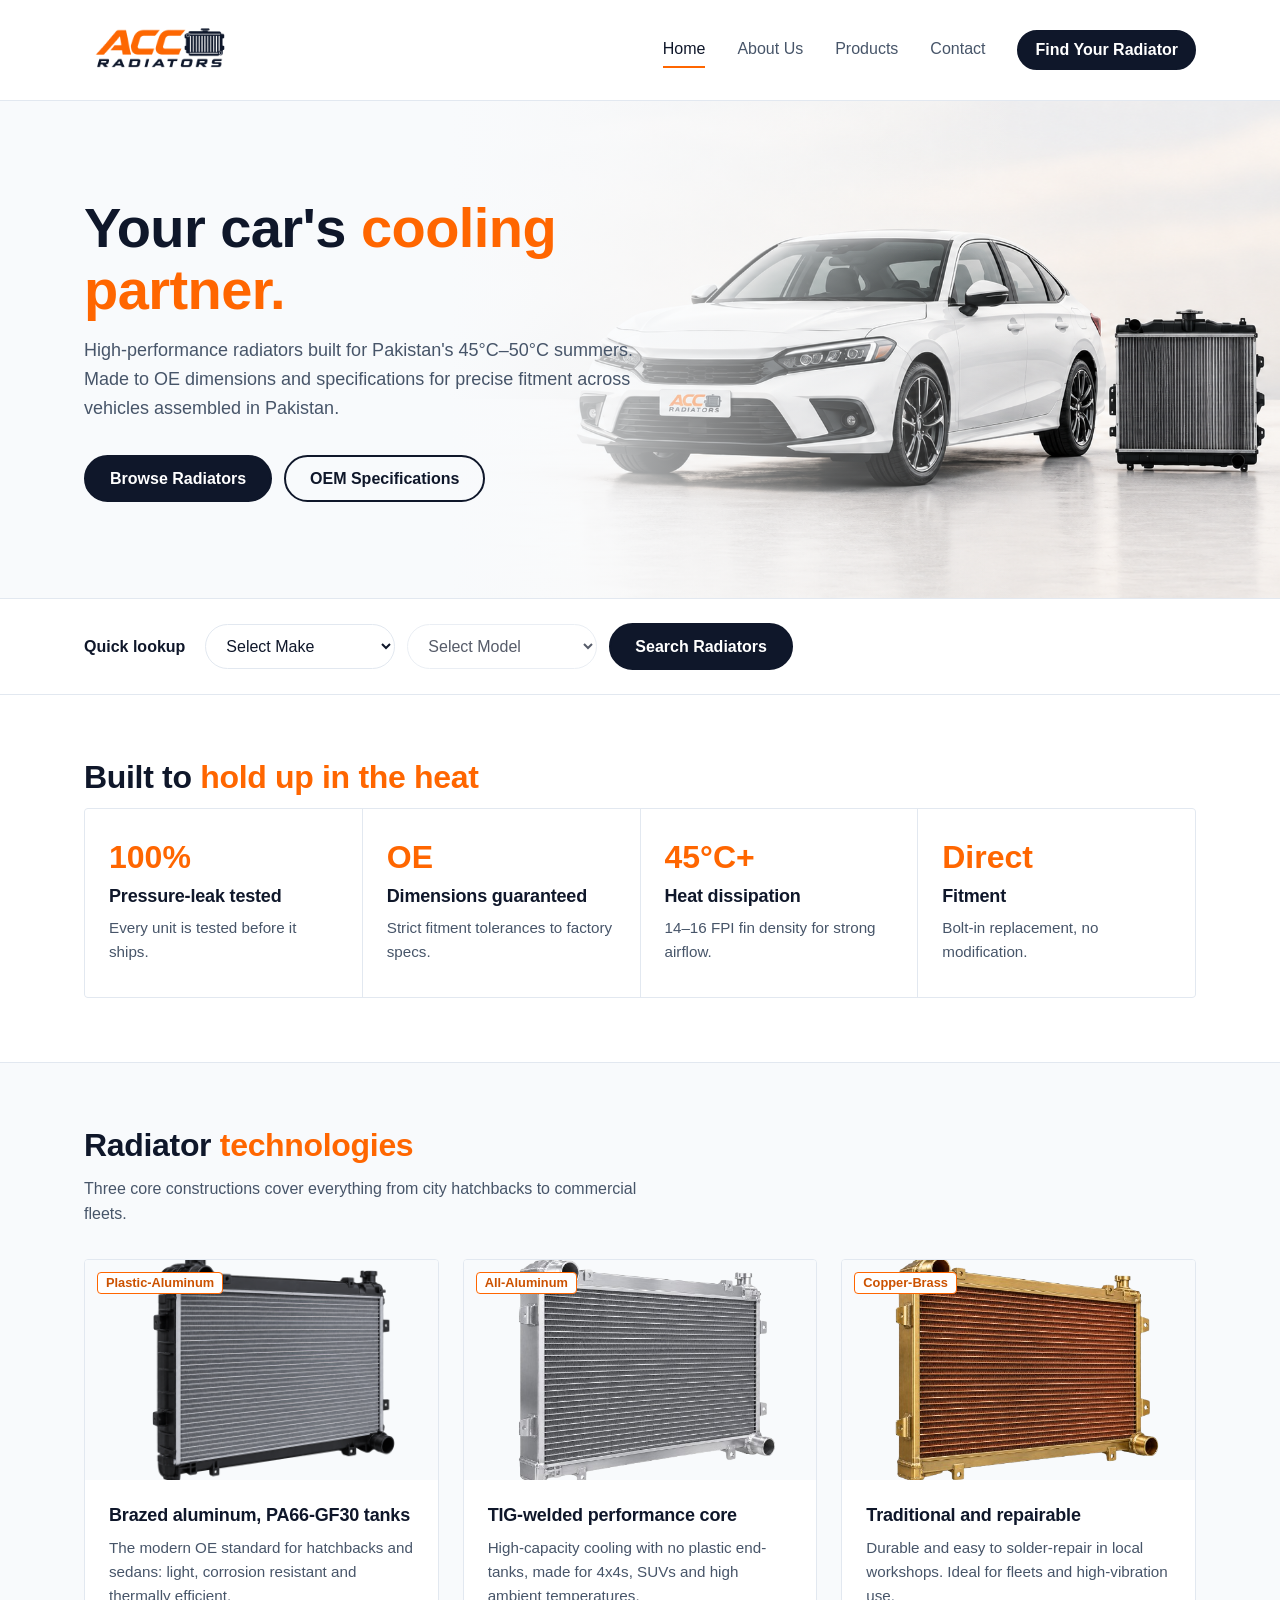
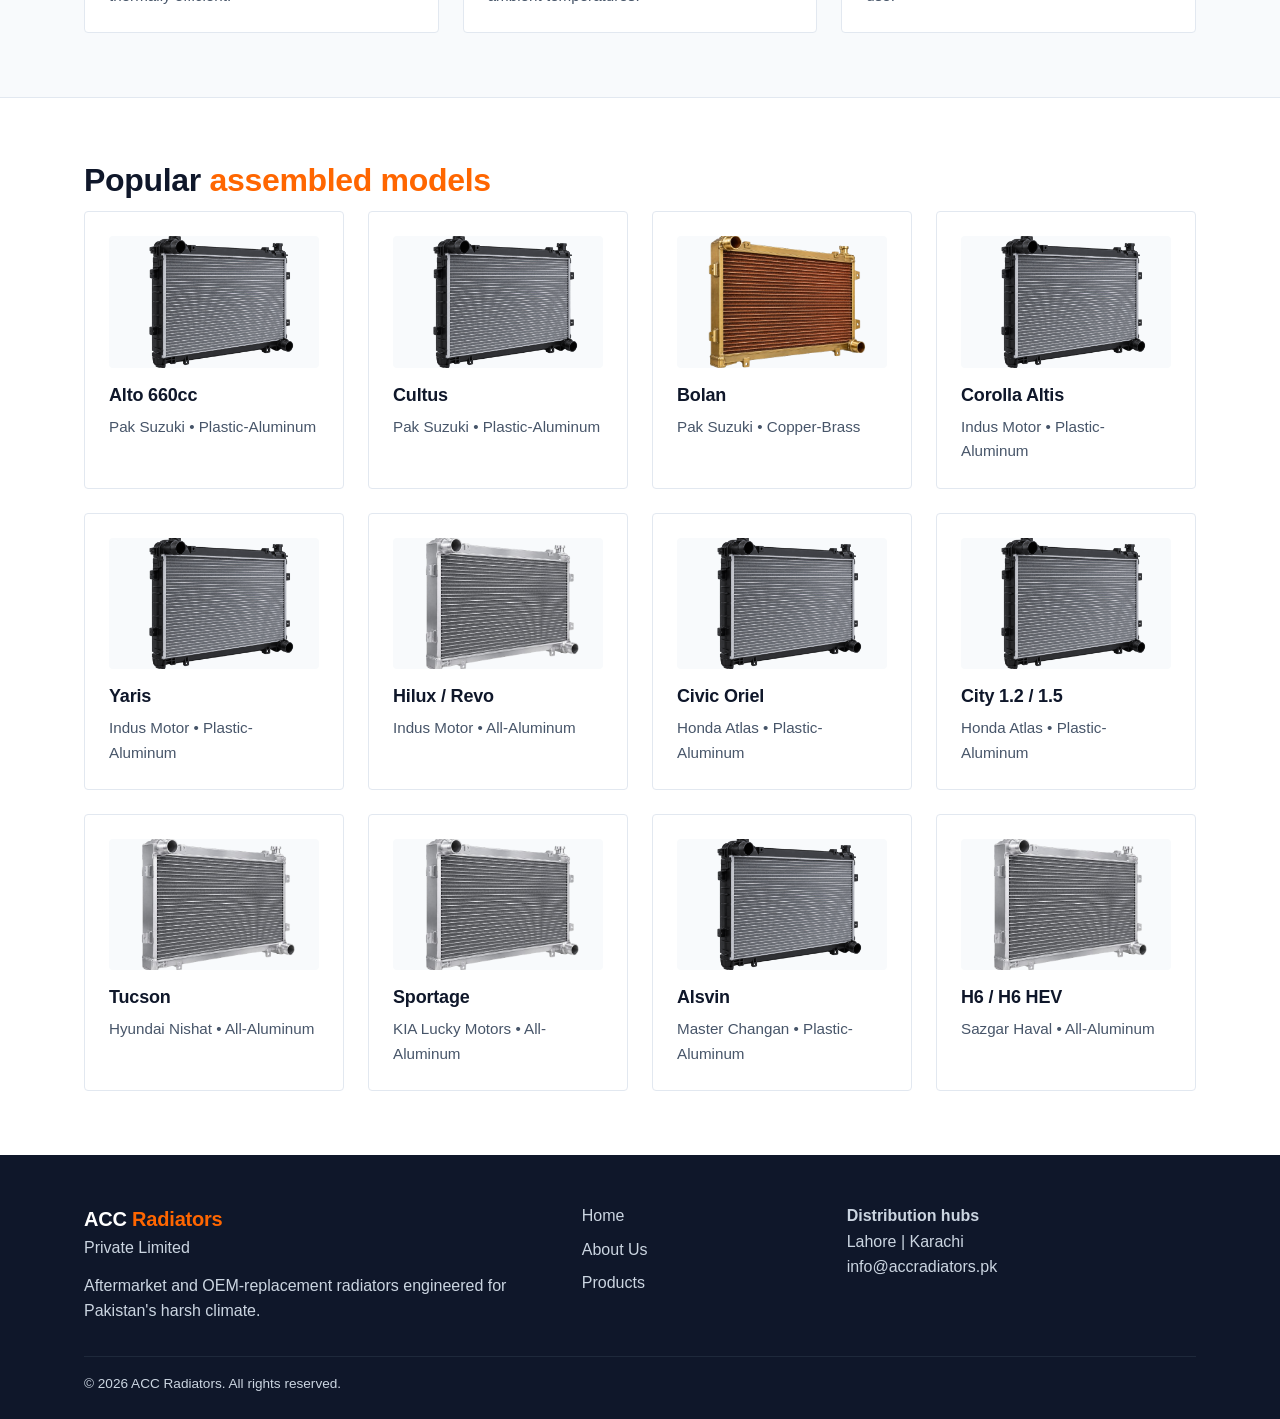
==== index.html @ 3a8da47f "Init" ====
<!DOCTYPE html>
<html lang="en">
<head>
<meta charset="UTF-8">
<meta name="viewport" content="width=device-width, initial-scale=1">
<meta name="description" content="ACC Radiators: OE-fit aluminum and copper-brass radiators for every car assembled in Pakistan.">
<title>ACC Radiators | Your Car's Cooling Partner</title>
<link rel="stylesheet" href="style.css">
</head>
<body>
<header class="header"><div class="container header__inner">
<a class="header__logo" href="index.html"><img src="logo.png" alt="ACC Radiators logo"></a>
<nav class="nav" aria-label="Main">
<a class="nav__link nav__link--active" href="index.html">Home</a>
<a class="nav__link" href="about.html">About Us</a>
<a class="nav__link" href="products.html">Products</a>
<a class="nav__link" href="#contact">Contact</a>
<a class="btn" href="products.html">Find Your Radiator</a>
</nav></div></header>

<main>
<section class="hero hero--home"><div class="container">
<h1 class="hero__title">Your car's <span>cooling partner.</span></h1>
<p class="hero__sub">High-performance radiators built for Pakistan's 45°C–50°C summers. Made to OE dimensions and specifications for precise fitment across vehicles assembled in Pakistan.</p>
<div class="hero__actions">
<a class="btn" href="products.html">Browse Radiators</a>
<a class="btn btn--outline" href="about.html#engineering">OEM Specifications</a>
</div></div></section>

<section class="lookup" aria-label="Quick radiator lookup"><div class="container">
<form class="lookup__form" id="lookup">
<span class="lookup__label">Quick lookup</span>
<select class="select" id="make" aria-label="Select make"><option value="">Select Make</option></select>
<select class="select" id="model" aria-label="Select model" disabled><option value="">Select Model</option></select>
<button class="btn" type="submit">Search Radiators</button>
</form></div></section>

<section class="section"><div class="container">
<h2 class="section__title">Built to <span>hold up in the heat</span></h2>
<div class="values">
<article class="value"><p class="value__stat">100%</p><h3 class="card__title">Pressure-leak tested</h3><p class="card__text">Every unit is tested before it ships.</p></article>
<article class="value"><p class="value__stat">OE</p><h3 class="card__title">Dimensions guaranteed</h3><p class="card__text">Strict fitment tolerances to factory specs.</p></article>
<article class="value"><p class="value__stat">45°C+</p><h3 class="card__title">Heat dissipation</h3><p class="card__text">14–16 FPI fin density for strong airflow.</p></article>
<article class="value"><p class="value__stat">Direct</p><h3 class="card__title">Fitment</h3><p class="card__text">Bolt-in replacement, no modification.</p></article>
</div></div></section>

<section class="section section--alt"><div class="container">
<h2 class="section__title">Radiator <span>technologies</span></h2>
<p class="section__intro">Three core constructions cover everything from city hatchbacks to commercial fleets.</p>
<div class="grid grid--3">
<article class="card tech">
  <div class="media">
    <img src="assets/images/radiators/plastic-aluminium.webp" alt="Plastic-aluminum radiator" onerror="if(!this.dataset.tried){this.dataset.tried='1';this.src='assets/images/radiators/plastic-aluminum.webp';}else{this.remove();}">
    <span class="badge">Plastic-Aluminum</span>
  </div>
  <div class="tech__body">
    <h3 class="card__title">Brazed aluminum, PA66-GF30 tanks</h3>
    <p class="card__text">The modern OE standard for hatchbacks and sedans: light, corrosion resistant and thermally efficient.</p>
  </div>
</article>

<article class="card tech">
  <div class="media">
    <img src="assets/images/radiators/all-aluminium.webp" alt="All-aluminum TIG-welded radiator" onerror="if(!this.dataset.tried){this.dataset.tried='1';this.src='assets/images/radiators/all-aluminum.webp';}else{this.remove();}">
    <span class="badge">All-Aluminum</span>
  </div>
  <div class="tech__body">
    <h3 class="card__title">TIG-welded performance core</h3>
    <p class="card__text">High-capacity cooling with no plastic end-tanks, made for 4x4s, SUVs and high ambient temperatures.</p>
  </div>
</article>

<article class="card tech">
  <div class="media">
    <img src="assets/images/radiators/copper-brass.webp" alt="Copper-brass radiator" onerror="this.remove()">
    <span class="badge">Copper-Brass</span>
  </div>
  <div class="tech__body">
    <h3 class="card__title">Traditional and repairable</h3>
    <p class="card__text">Durable and easy to solder-repair in local workshops. Ideal for fleets and high-vibration use.</p>
  </div>
</article>
</div></div></section>

<section class="section"><div class="container">
<h2 class="section__title">Popular <span>assembled models</span></h2>
<div class="grid grid--4">
  <!-- Suzuki Alto -->
  <a class="card" href="products.html?make=Suzuki&amp;model=Alto">
    <div class="media">
      <img src="assets/images/radiators/plastic-aluminium.webp" alt="Suzuki Alto 660cc Radiator" onerror="if(!this.dataset.tried){this.dataset.tried='1';this.src='assets/images/radiators/plastic-aluminum.webp';}else{this.remove();}">
    </div>
    <h3 class="card__title">Alto 660cc</h3>
    <p class="card__text">Pak Suzuki &bull; Plastic-Aluminum</p>
  </a>

  <!-- Suzuki Cultus -->
  <a class="card" href="products.html?make=Suzuki&amp;model=Cultus">
    <div class="media">
      <img src="assets/images/radiators/plastic-aluminium.webp" alt="Suzuki Cultus Radiator" onerror="if(!this.dataset.tried){this.dataset.tried='1';this.src='assets/images/radiators/plastic-aluminum.webp';}else{this.remove();}">
    </div>
    <h3 class="card__title">Cultus</h3>
    <p class="card__text">Pak Suzuki &bull; Plastic-Aluminum</p>
  </a>

  <!-- Suzuki Bolan -->
  <a class="card" href="products.html?make=Suzuki&amp;model=Bolan">
    <div class="media">
      <img src="assets/images/radiators/copper-brass.webp" alt="Suzuki Bolan Radiator" onerror="this.remove();">
    </div>
    <h3 class="card__title">Bolan</h3>
    <p class="card__text">Pak Suzuki &bull; Copper-Brass</p>
  </a>

  <!-- Toyota Corolla -->
  <a class="card" href="products.html?make=Toyota&amp;model=Corolla">
    <div class="media">
      <img src="assets/images/radiators/plastic-aluminium.webp" alt="Toyota Corolla Altis Radiator" onerror="if(!this.dataset.tried){this.dataset.tried='1';this.src='assets/images/radiators/plastic-aluminum.webp';}else{this.remove();}">
    </div>
    <h3 class="card__title">Corolla Altis</h3>
    <p class="card__text">Indus Motor &bull; Plastic-Aluminum</p>
  </a>

  <!-- Toyota Yaris -->
  <a class="card" href="products.html?make=Toyota&amp;model=Yaris">
    <div class="media">
      <img src="assets/images/radiators/plastic-aluminium.webp" alt="Toyota Yaris Radiator" onerror="if(!this.dataset.tried){this.dataset.tried='1';this.src='assets/images/radiators/plastic-aluminum.webp';}else{this.remove();}">
    </div>
    <h3 class="card__title">Yaris</h3>
    <p class="card__text">Indus Motor &bull; Plastic-Aluminum</p>
  </a>

  <!-- Toyota Hilux -->
  <a class="card" href="products.html?make=Toyota&amp;model=Hilux">
    <div class="media">
      <img src="assets/images/radiators/all-aluminium.webp" alt="Toyota Hilux Radiator" onerror="if(!this.dataset.tried){this.dataset.tried='1';this.src='assets/images/radiators/all-aluminum.webp';}else{this.remove();}">
    </div>
    <h3 class="card__title">Hilux / Revo</h3>
    <p class="card__text">Indus Motor &bull; All-Aluminum</p>
  </a>

  <!-- Honda Civic -->
  <a class="card" href="products.html?make=Honda&amp;model=Civic">
    <div class="media">
      <img src="assets/images/radiators/plastic-aluminium.webp" alt="Honda Civic Oriel Radiator" onerror="if(!this.dataset.tried){this.dataset.tried='1';this.src='assets/images/radiators/plastic-aluminum.webp';}else{this.remove();}">
    </div>
    <h3 class="card__title">Civic Oriel</h3>
    <p class="card__text">Honda Atlas &bull; Plastic-Aluminum</p>
  </a>

  <!-- Honda City -->
  <a class="card" href="products.html?make=Honda&amp;model=City">
    <div class="media">
      <img src="assets/images/radiators/plastic-aluminium.webp" alt="Honda City Radiator" onerror="if(!this.dataset.tried){this.dataset.tried='1';this.src='assets/images/radiators/plastic-aluminum.webp';}else{this.remove();}">
    </div>
    <h3 class="card__title">City 1.2 / 1.5</h3>
    <p class="card__text">Honda Atlas &bull; Plastic-Aluminum</p>
  </a>

  <!-- Hyundai Tucson -->
  <a class="card" href="products.html?make=Hyundai&amp;model=Tucson">
    <div class="media">
      <img src="assets/images/radiators/all-aluminium.webp" alt="Hyundai Tucson Radiator" onerror="if(!this.dataset.tried){this.dataset.tried='1';this.src='assets/images/radiators/all-aluminum.webp';}else{this.remove();}">
    </div>
    <h3 class="card__title">Tucson</h3>
    <p class="card__text">Hyundai Nishat &bull; All-Aluminum</p>
  </a>

  <!-- KIA Sportage -->
  <a class="card" href="products.html?make=KIA&amp;model=Sportage">
    <div class="media">
      <img src="assets/images/radiators/all-aluminium.webp" alt="KIA Sportage Radiator" onerror="if(!this.dataset.tried){this.dataset.tried='1';this.src='assets/images/radiators/all-aluminum.webp';}else{this.remove();}">
    </div>
    <h3 class="card__title">Sportage</h3>
    <p class="card__text">KIA Lucky Motors &bull; All-Aluminum</p>
  </a>

  <!-- Changan Alsvin -->
  <a class="card" href="products.html?make=Changan&amp;model=Alsvin">
    <div class="media">
      <img src="assets/images/radiators/plastic-aluminium.webp" alt="Changan Alsvin Radiator" onerror="if(!this.dataset.tried){this.dataset.tried='1';this.src='assets/images/radiators/plastic-aluminum.webp';}else{this.remove();}">
    </div>
    <h3 class="card__title">Alsvin</h3>
    <p class="card__text">Master Changan &bull; Plastic-Aluminum</p>
  </a>

  <!-- Haval H6 -->
  <a class="card" href="products.html?make=Haval&amp;model=H6">
    <div class="media">
      <img src="assets/images/radiators/all-aluminium.webp" alt="Haval H6 Radiator" onerror="if(!this.dataset.tried){this.dataset.tried='1';this.src='assets/images/radiators/all-aluminum.webp';}else{this.remove();}">
    </div>
    <h3 class="card__title">H6 / H6 HEV</h3>
    <p class="card__text">Sazgar Haval &bull; All-Aluminum</p>
  </a>
</div></div></section>
</main>

<footer class="footer" id="contact"><div class="container">
<div class="footer__grid">
<div><h2>ACC <span>Radiators</span></h2><p>Private Limited</p><p style="margin-top:var(--s3)">Aftermarket and OEM-replacement radiators engineered for Pakistan's harsh climate.</p></div>
<ul><li><a href="index.html">Home</a></li><li><a href="about.html">About Us</a></li><li><a href="products.html">Products</a></li></ul>
<div><p><strong>Distribution hubs</strong></p><p>Lahore | Karachi</p><p>info@accradiators.pk</p></div>
</div>
<p class="footer__copy">&copy; 2026 ACC Radiators. All rights reserved.</p>
</div></footer>

<script>
(function(){
var data={Suzuki:["Alto","Cultus","Wagon R","Swift","Bolan","Ravi"],Toyota:["Corolla","Yaris","Fortuner","Hilux","Corolla Cross"],Honda:["Civic","City","BR-V","HR-V"],Hyundai:["Elantra","Sonata","Tucson","Porter H-100","Santa Fe"],KIA:["Sportage","Picanto","Stonic","Sorento"],Changan:["Alsvin","Karvaan","Oshan X7"],Haval:["H6","Jolion"],MG:["HS","ZS"]};
var make=document.getElementById("make"),model=document.getElementById("model");
Object.keys(data).forEach(function(m){make.add(new Option(m,m))});
make.addEventListener("change",function(){
model.length=1;model.disabled=!make.value;
(data[make.value]||[]).forEach(function(n){model.add(new Option(n,n))});
});
document.getElementById("lookup").addEventListener("submit",function(e){
e.preventDefault();
location.href="products.html?make="+encodeURIComponent(make.value)+"&model="+encodeURIComponent(model.value);
});
})();
</script>
</body>
</html>
---- style.css ----
/* ACC Radiators — design tokens */
:root{
  --orange:#FF6600;--orange-dark:#CC5200;
  --navy:#0F172A;--navy-hover:#1E293B;
  --white:#FFFFFF;--muted:#475569;--surface:#F8FAFC;--line:#E2E8F0;--ok:#166534;
  --s1:4px;--s2:8px;--s3:12px;--s4:16px;--s5:24px;--s6:32px;--s7:48px;--s8:64px;--s9:96px;
  --r:4px;
  --font:"Segoe UI",Roboto,"Helvetica Neue",Arial,sans-serif}

*{box-sizing:border-box;margin:0;padding:0}
body{font-family:var(--font);color:var(--navy);background:var(--white);line-height:1.6}
img{max-width:100%;display:block}
a{color:inherit}
:focus-visible{outline:2px solid var(--orange);outline-offset:2px}
.container{max-width:1160px;margin:0 auto;padding:0 var(--s5)}

/* type */
h1,h2,h3{color:var(--navy);letter-spacing:-.01em}
h1 span,h2 span{color:var(--orange)}
.section__title{font-size:2rem;line-height:1.15;margin-bottom:var(--s3)}
.section__intro{color:var(--muted);max-width:64ch;margin-bottom:var(--s6)}

/* layout */
.section{padding:var(--s8) 0}
.section--alt{background:var(--surface);border-block:1px solid var(--line)}
.grid{display:grid;gap:var(--s5)}
.grid--3{grid-template-columns:repeat(3,1fr)}
.grid--4{grid-template-columns:repeat(4,1fr)}

/* header */
.header{position:sticky;top:0;z-index:10;background:var(--white);border-bottom:1px solid var(--line)}
.header__inner{display:flex;align-items:center;justify-content:space-between;gap:var(--s4);min-height:72px}
.header__logo img{height:100px;width:auto}
.nav{display:flex;align-items:center;gap:var(--s6)}
.nav__link{text-decoration:none;font-weight:500;color:var(--muted);padding:var(--s1) 0;border-bottom:2px solid transparent;transition:color .15s,border-color .15s}
.nav__link:hover{color:var(--navy)}
.nav__link--active{color:var(--navy);border-bottom-color:var(--orange)}

/* buttons */
.btn{display:inline-block;background:var(--navy);color:var(--white);border:2px solid var(--navy);border-radius: 100px;padding:var(--s3) var(--s5);font:600 1rem/1.2 var(--font);text-decoration:none;cursor:pointer;transition:background .15s,border-color .15s,transform .15s}
.btn:hover{background:var(--navy-hover);border-color:var(--orange);transform:translateY(-1px)}
.btn:active{transform:none}
.btn--outline{background:transparent;color:var(--navy)}
.btn--outline:hover{background:var(--white);color:var(--navy)}
.nav .btn{padding:var(--s2) var(--s4)}

/* hero */
.hero{background:var(--surface);border-bottom:1px solid var(--line);padding:var(--s9) 0}
.hero--home{background:linear-gradient(90deg,var(--surface) 0%,var(--surface) 35%,rgba(248,250,252,0) 80%),url("background.png") center right/cover no-repeat}
.hero__title{font-size:clamp(2.25rem,5vw,3.5rem);line-height:1.1;max-width:18ch;margin-bottom:var(--s4)}
.hero__sub{color:var(--muted);max-width:58ch;margin-bottom:var(--s6);font-size:1.125rem}
.hero__actions{display:flex;gap:var(--s3);flex-wrap:wrap}

/* quick lookup */
.lookup{background:var(--white);border-bottom:1px solid var(--line);padding:var(--s5) 0}
.lookup__form{display:flex;gap:var(--s3);flex-wrap:wrap;align-items:center}
.lookup__label{font-weight:700;margin-right:var(--s2)}
.select,.input{padding:var(--s3) var(--s4);border:1px solid var(--line);border-radius: 100px;font:inherit;color:var(--navy);background:var(--white);min-width:190px}
.select:focus,.input:focus{border-color:var(--orange);outline:none}

/* cards */
.card{display:block;background:var(--white);border:1px solid var(--line);border-radius:var(--r);padding:var(--s5);text-decoration:none}
a.card:hover{border-color:var(--orange)}
.card--accent{border-top:3px solid var(--orange)}
.card__title{font-size:1.125rem;line-height:1.3;margin-bottom:var(--s2)}
.card__text{color:var(--muted);font-size:.95rem}
.badge{display:inline-block;color:var(--orange-dark);border:1px solid var(--orange);border-radius:var(--r);padding:0 var(--s2);font-size:.8rem;font-weight:700;margin-bottom:var(--s2)}

/* value strip: joined cells, no shadows */
.values{display:grid;grid-template-columns:repeat(4,1fr);border:1px solid var(--line);border-radius:var(--r);background:var(--line);gap:1px;overflow:hidden}
.value{background:var(--white);padding:var(--s6) var(--s5)}
.value__stat{font-size:2rem;font-weight:800;line-height:1;color:var(--orange);margin-bottom:var(--s3)}

/* media placeholder (car + technology images) */
.media{position:relative;aspect-ratio:16/10;background:var(--surface);border-radius:var(--r);margin-bottom:var(--s4);overflow:hidden;display:flex;align-items:center;justify-content:center;color:var(--muted);font-weight:600;text-align:center;padding:var(--s2)}
.media img{position:absolute;inset:0;width:100%;height:100%;object-fit:cover}
.tech{padding:0;overflow:hidden}
.tech .media{border-radius:0;margin:0}
.tech .badge{position:absolute;top:var(--s3);left:var(--s3);z-index:1;background:var(--white);margin:0}
.tech__body{padding:var(--s5)}

/* table */
.table-wrap{overflow-x:auto;border:1px solid var(--line);border-radius:var(--r)}
.table{width:100%;border-collapse:collapse}
.table th,.table td{padding:var(--s3) var(--s4);border-bottom:1px solid var(--line);text-align:left}
.table tbody tr:last-child td{border-bottom:0}
.table th{background:var(--navy);color:var(--white);font-weight:600}
.table td:first-child{font-weight:600}

/* catalog */
.filters{display:grid;gap:var(--s4);margin-bottom:var(--s6)}
.filters__row{display:flex;gap:var(--s2);flex-wrap:wrap;align-items:center}
.filters__label{font-weight:700;min-width:112px}
.chip{border:1px solid var(--line);background:var(--white);color:var(--navy);border-radius:var(--r);padding:var(--s2) var(--s4);font:600 .9rem var(--font);cursor:pointer;transition:border-color .15s}
.chip:hover{border-color:var(--orange)}
.chip[aria-pressed="true"]{background:var(--navy);border-color:var(--navy);color:var(--white)}
.product .card__title{margin-top:var(--s1)}
.product__meta{list-style:none;color:var(--muted);font-size:.92rem;margin:var(--s3) 0 var(--s4)}
.product__meta li+li{margin-top:var(--s1)}
.product__meta strong{color:var(--navy)}
.product__stock{color:var(--ok);font-weight:700;font-size:.9rem;margin-bottom:var(--s4)}
.empty{display:none;text-align:center;padding:var(--s7);color:var(--muted)}
[hidden]{display:none!important}

/* manufacturer logo slider */
.filters__block .filters__label{display:block;margin-bottom:var(--s3)}
.slider{--per:4;--gap:var(--s4);position:relative}
.slider__track{display:flex;gap:var(--gap);overflow-x:auto;scroll-snap-type:x proximity;scrollbar-width:none;cursor:grab;user-select:none;-webkit-user-select:none;overscroll-behavior-x:contain}
.slider__track::-webkit-scrollbar{display:none}
.slider__track.is-dragging{cursor:grabbing;scroll-snap-type:none}
.logo{flex:0 0 calc((100% - (var(--per) - 1) * var(--gap)) / var(--per));scroll-snap-align:start;aspect-ratio:3/2;display:flex;align-items:center;justify-content:center;padding:var(--s5);background:var(--white);border:1px solid var(--line);border-radius:var(--r);font:inherit;color:var(--navy);cursor:inherit;transition:border-color .15s,box-shadow .15s}
.logo img{width:100%;height:100%;object-fit:contain;pointer-events:none}
.logo__name{display:none;font-weight:700;font-size:1.125rem;text-align:center}
.logo.is-text .logo__name{display:block}
.logo:hover{border-color:var(--orange)}
.logo[aria-pressed="true"]{border-color:var(--orange);box-shadow:inset 0 0 0 1px var(--orange)}
.slider__btn{position:absolute;top:50%;z-index:2;width:40px;height:40px;margin-top:-20px;display:flex;align-items:center;justify-content:center;background:var(--navy);color:var(--white);border:2px solid var(--navy);border-radius: 100px;font:400 1.75rem/1 var(--font);padding-bottom:3px;cursor:pointer;transition:border-color .15s,opacity .15s}
.slider__btn:hover:not(:disabled){border-color:var(--orange)}
.slider__btn:disabled{opacity:0;pointer-events:none}
.slider__btn--prev{left:var(--s2)}
.slider__btn--next{right:var(--s2)}
.slider.is-static .slider__btn{display:none}

/* footer */
.footer{background:var(--navy);color:var(--white);padding:var(--s7) 0 var(--s5)}
.footer h2{color:var(--white);font-size:1.25rem}
.footer h2 span{color:var(--orange)}
.footer p{color:#CBD5E1}
.footer__grid{display:grid;grid-template-columns:2fr 1fr 1.5fr;gap:var(--s6)}
.footer ul{list-style:none}
.footer li+li{margin-top:var(--s2)}
.footer a{text-decoration:none;color:#CBD5E1}
.footer a:hover{color:var(--orange)}
.footer__copy{border-top:1px solid #1E293B;margin-top:var(--s6);padding-top:var(--s4);font-size:.85rem;color:#94A3B8}

/* responsive */
@media(max-width:768px){
  .grid--3,.grid--4,.values{grid-template-columns:repeat(2,1fr)}
  .slider{--per:3}
  .footer__grid{grid-template-columns:1fr}
  .header__inner{flex-wrap:wrap;padding:var(--s3) 0}
  .nav{gap:var(--s4);flex-wrap:wrap}
  .section{padding:var(--s7) 0}
  .hero{padding:var(--s8) 0}}
@media(max-width:480px){
  .grid--3,.grid--4,.values{grid-template-columns:1fr}
  .slider{--per:2;--gap:var(--s3)}
  .logo{padding:var(--s3)}
  .nav .btn{display:none}
  .select,.input{width:100%}
  .filters__label{min-width:100%}}
@media(prefers-reduced-motion:reduce){*{transition:none!important}}
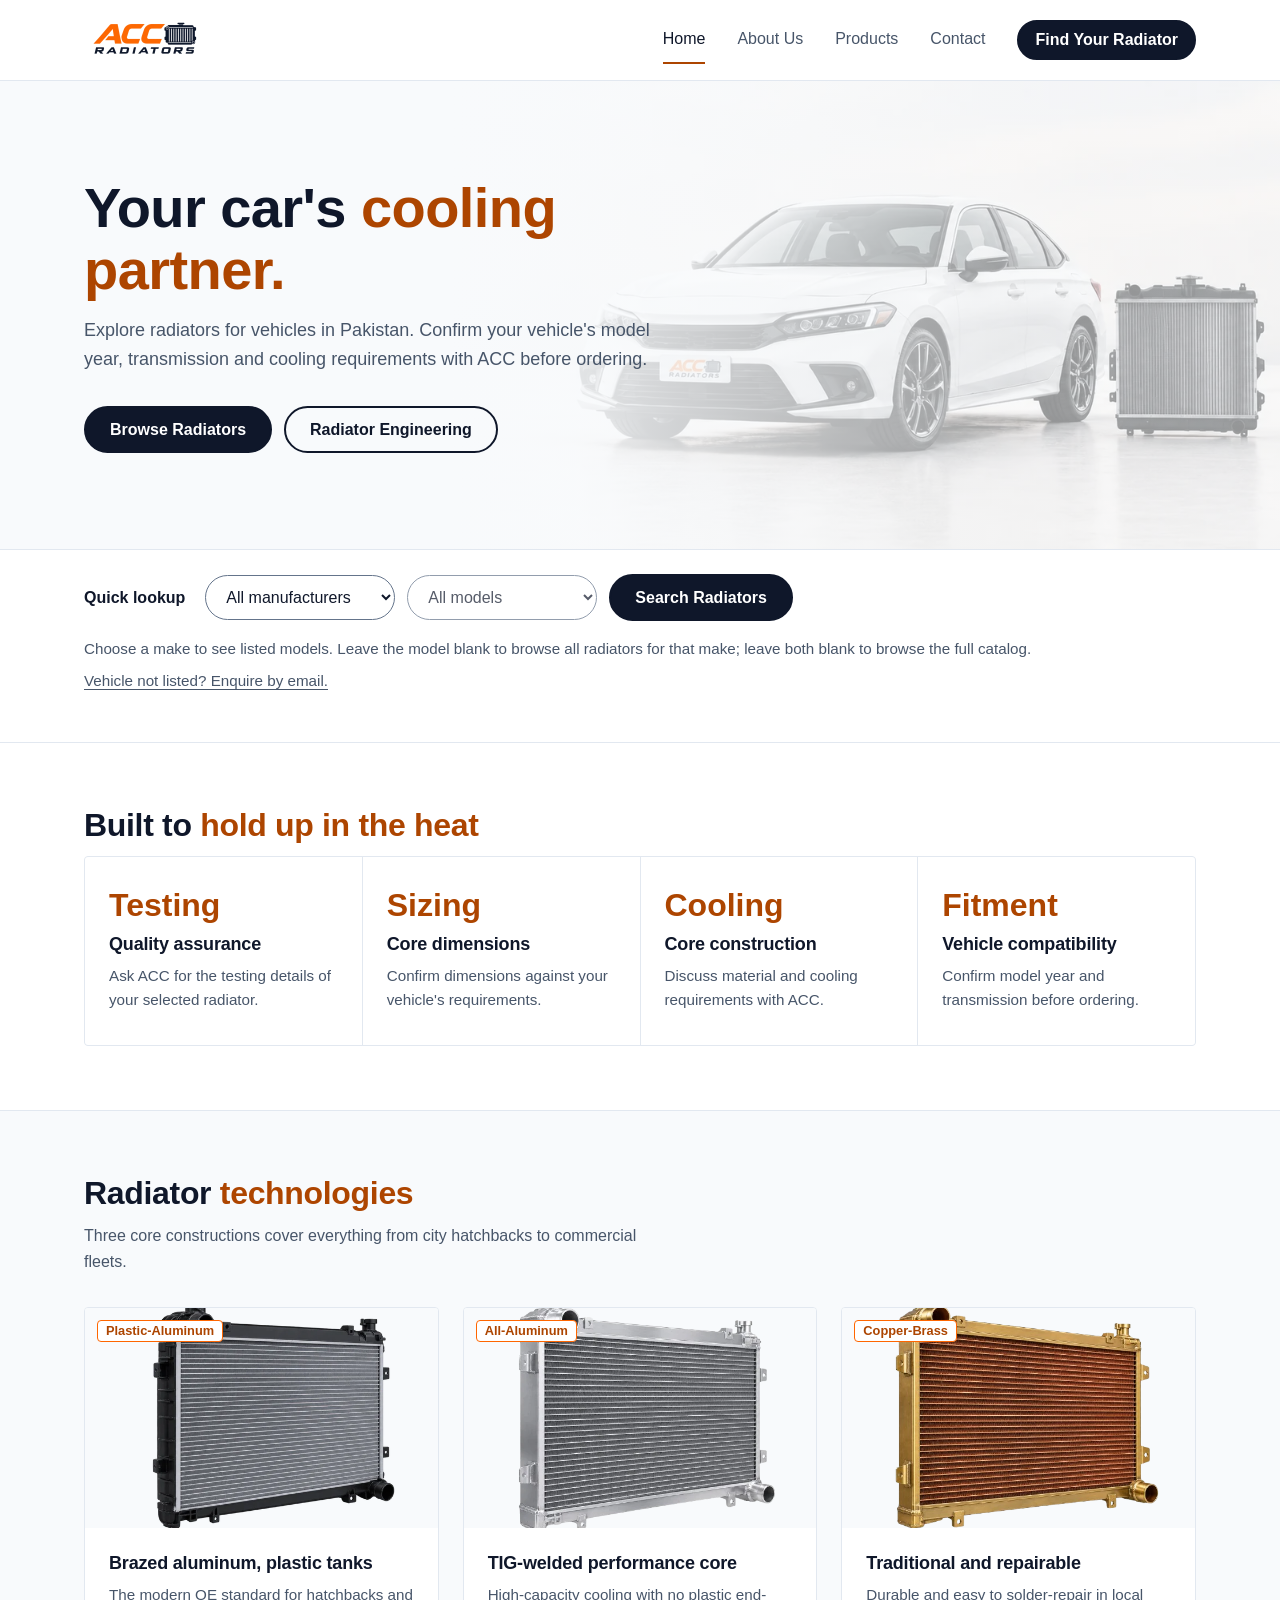
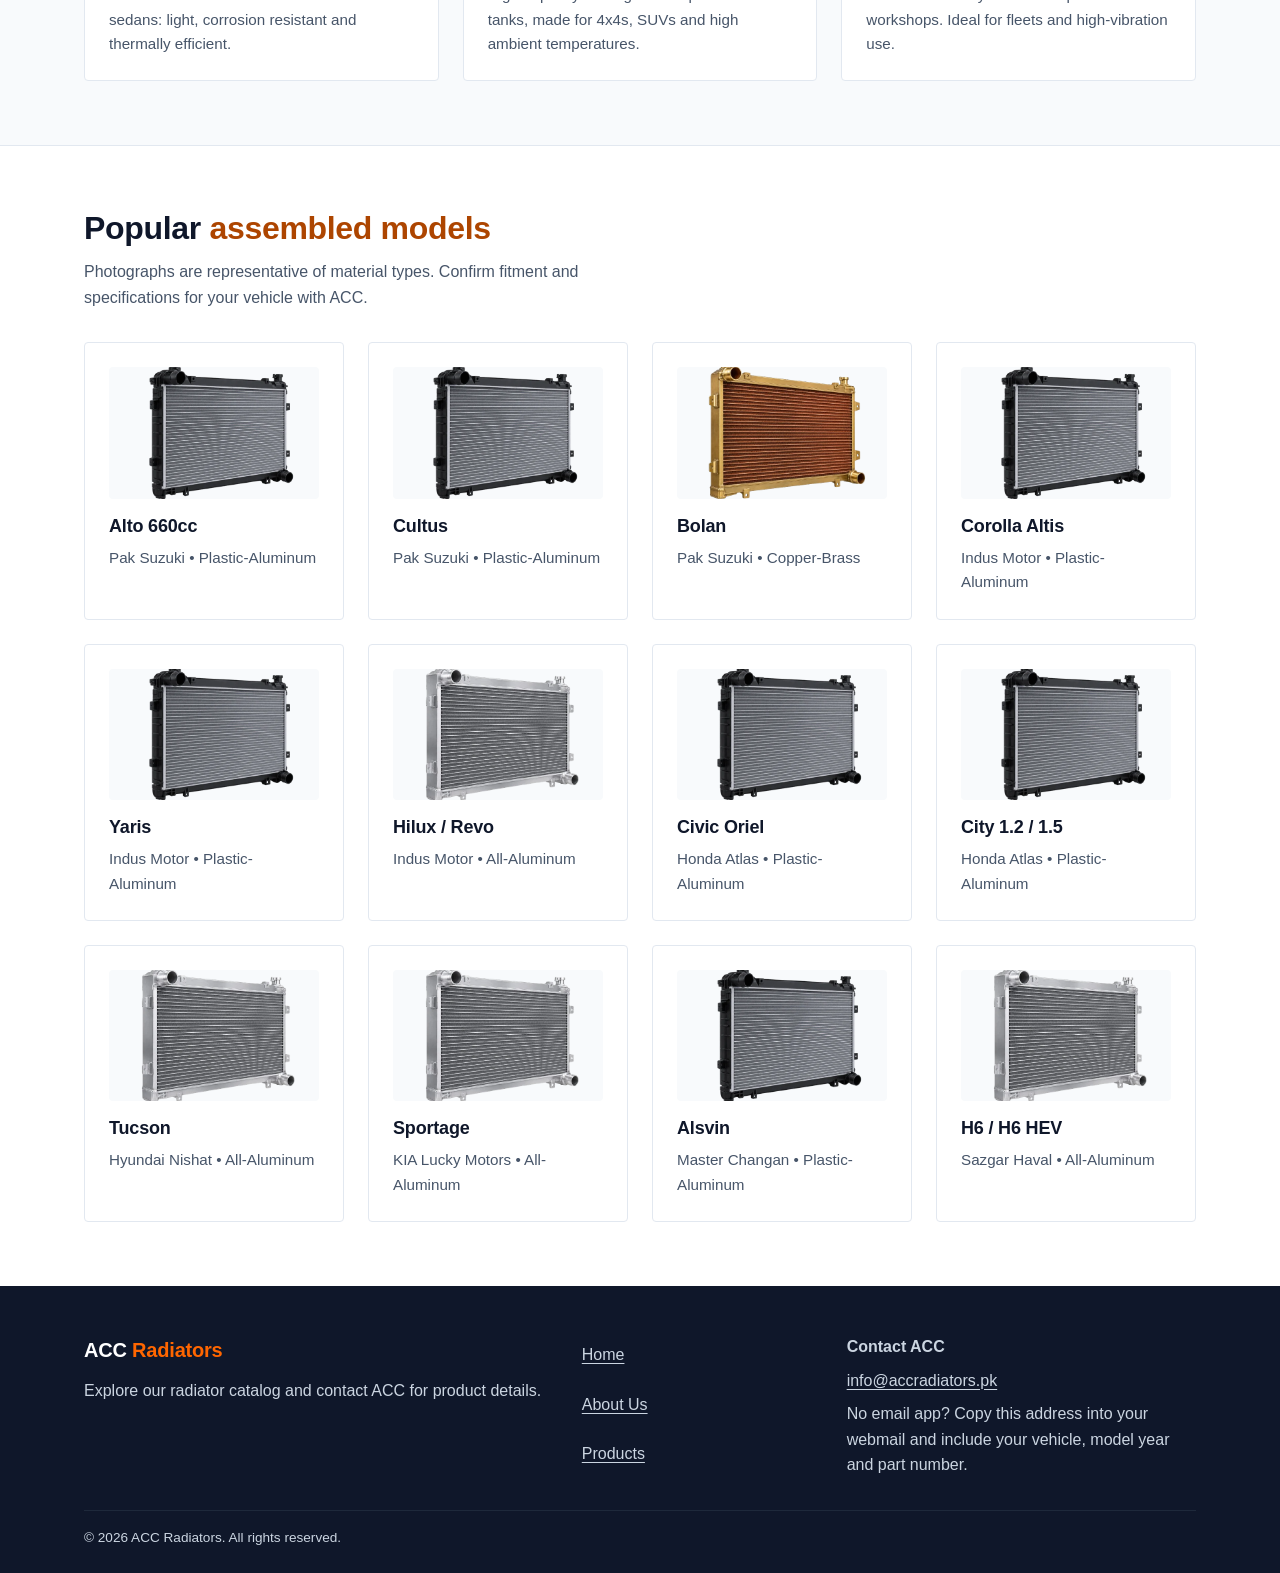
==== commit 3206efb3: "Optimised code gen" ====
--- a/index.html
+++ b/index.html
@@ -3,45 +3,53 @@
 <head>
 <meta charset="UTF-8">
 <meta name="viewport" content="width=device-width, initial-scale=1">
-<meta name="description" content="ACC Radiators: OE-fit aluminum and copper-brass radiators for every car assembled in Pakistan.">
+<meta name="description" content="ACC Radiators: browse aluminum and copper-brass radiators by vehicle and enquire about fitment and availability.">
 <title>ACC Radiators | Your Car's Cooling Partner</title>
+<meta property="og:type" content="website">
+<meta property="og:site_name" content="ACC Radiators">
+<meta property="og:title" content="ACC Radiators | Your Car's Cooling Partner">
+<meta property="og:description" content="ACC Radiators: browse aluminum and copper-brass radiators by vehicle and enquire about fitment and availability.">
+<meta name="twitter:card" content="summary">
+<link rel="icon" type="image/png" href="assets/favicon.png">
 <link rel="stylesheet" href="style.css">
 </head>
 <body>
+<a class="skip-link" href="#main">Skip to content</a>
 <header class="header"><div class="container header__inner">
-<a class="header__logo" href="index.html"><img src="logo.png" alt="ACC Radiators logo"></a>
-<nav class="nav" aria-label="Main">
-<a class="nav__link nav__link--active" href="index.html">Home</a>
+<a class="header__logo" href="index.html"><img src="assets/optimized/logo.webp" width="480" height="320" alt="ACC Radiators logo"></a>
+<button class="nav-toggle" type="button" aria-expanded="false" aria-controls="main-nav" hidden>Menu</button>
+<nav class="nav" id="main-nav" aria-label="Main">
+<a class="nav__link nav__link--active" aria-current="page" href="index.html">Home</a>
 <a class="nav__link" href="about.html">About Us</a>
 <a class="nav__link" href="products.html">Products</a>
 <a class="nav__link" href="#contact">Contact</a>
 <a class="btn" href="products.html">Find Your Radiator</a>
 </nav></div></header>
 
-<main>
+<main id="main">
 <section class="hero hero--home"><div class="container">
 <h1 class="hero__title">Your car's <span>cooling partner.</span></h1>
-<p class="hero__sub">High-performance radiators built for Pakistan's 45°C–50°C summers. Made to OE dimensions and specifications for precise fitment across vehicles assembled in Pakistan.</p>
+<p class="hero__sub">Explore radiators for vehicles in Pakistan. Confirm your vehicle's model year, transmission and cooling requirements with ACC before ordering.</p>
 <div class="hero__actions">
 <a class="btn" href="products.html">Browse Radiators</a>
-<a class="btn btn--outline" href="about.html#engineering">OEM Specifications</a>
+<a class="btn btn--outline" href="about.html#engineering">Radiator Engineering</a>
 </div></div></section>
 
 <section class="lookup" aria-label="Quick radiator lookup"><div class="container">
 <form class="lookup__form" id="lookup">
 <span class="lookup__label">Quick lookup</span>
-<select class="select" id="make" aria-label="Select make"><option value="">Select Make</option></select>
-<select class="select" id="model" aria-label="Select model" disabled><option value="">Select Model</option></select>
+<select class="select" id="make" aria-label="Select make"><option value="">All manufacturers</option></select>
+<select class="select" id="model" aria-label="Select model" disabled><option value="">All models</option></select>
 <button class="btn" type="submit">Search Radiators</button>
-</form></div></section>
+</form><p class="lookup__help">Choose a make to see listed models. Leave the model blank to browse all radiators for that make; leave both blank to browse the full catalog. <a id="unlisted-enquiry" href="mailto:info@accradiators.pk">Vehicle not listed? Enquire by email.</a></p></div></section>
 
 <section class="section"><div class="container">
 <h2 class="section__title">Built to <span>hold up in the heat</span></h2>
 <div class="values">
-<article class="value"><p class="value__stat">100%</p><h3 class="card__title">Pressure-leak tested</h3><p class="card__text">Every unit is tested before it ships.</p></article>
-<article class="value"><p class="value__stat">OE</p><h3 class="card__title">Dimensions guaranteed</h3><p class="card__text">Strict fitment tolerances to factory specs.</p></article>
-<article class="value"><p class="value__stat">45°C+</p><h3 class="card__title">Heat dissipation</h3><p class="card__text">14–16 FPI fin density for strong airflow.</p></article>
-<article class="value"><p class="value__stat">Direct</p><h3 class="card__title">Fitment</h3><p class="card__text">Bolt-in replacement, no modification.</p></article>
+<article class="value"><p class="value__stat">Testing</p><h3 class="card__title">Quality assurance</h3><p class="card__text">Ask ACC for the testing details of your selected radiator.</p></article>
+<article class="value"><p class="value__stat">Sizing</p><h3 class="card__title">Core dimensions</h3><p class="card__text">Confirm dimensions against your vehicle's requirements.</p></article>
+<article class="value"><p class="value__stat">Cooling</p><h3 class="card__title">Core construction</h3><p class="card__text">Discuss material and cooling requirements with ACC.</p></article>
+<article class="value"><p class="value__stat">Fitment</p><h3 class="card__title">Vehicle compatibility</h3><p class="card__text">Confirm model year and transmission before ordering.</p></article>
 </div></div></section>
 
 <section class="section section--alt"><div class="container">
@@ -50,18 +58,18 @@
 <div class="grid grid--3">
 <article class="card tech">
   <div class="media">
-    <img src="assets/images/radiators/plastic-aluminium.webp" alt="Plastic-aluminum radiator" onerror="if(!this.dataset.tried){this.dataset.tried='1';this.src='assets/images/radiators/plastic-aluminum.webp';}else{this.remove();}">
+    <img src="assets/optimized/plastic-aluminium.webp" loading="lazy" width="640" height="427" alt="Plastic-aluminum radiator">
     <span class="badge">Plastic-Aluminum</span>
   </div>
   <div class="tech__body">
-    <h3 class="card__title">Brazed aluminum, PA66-GF30 tanks</h3>
+    <h3 class="card__title">Brazed aluminum, plastic tanks</h3>
     <p class="card__text">The modern OE standard for hatchbacks and sedans: light, corrosion resistant and thermally efficient.</p>
   </div>
 </article>
 
 <article class="card tech">
   <div class="media">
-    <img src="assets/images/radiators/all-aluminium.webp" alt="All-aluminum TIG-welded radiator" onerror="if(!this.dataset.tried){this.dataset.tried='1';this.src='assets/images/radiators/all-aluminum.webp';}else{this.remove();}">
+    <img src="assets/optimized/all-aluminium.webp" loading="lazy" width="640" height="427" alt="All-aluminum TIG-welded radiator">
     <span class="badge">All-Aluminum</span>
   </div>
   <div class="tech__body">
@@ -72,7 +80,7 @@
 
 <article class="card tech">
   <div class="media">
-    <img src="assets/images/radiators/copper-brass.webp" alt="Copper-brass radiator" onerror="this.remove()">
+    <img src="assets/optimized/copper-brass.webp" loading="lazy" width="640" height="427" alt="Copper-brass radiator">
     <span class="badge">Copper-Brass</span>
   </div>
   <div class="tech__body">
@@ -84,11 +92,12 @@
 
 <section class="section"><div class="container">
 <h2 class="section__title">Popular <span>assembled models</span></h2>
+<p class="section__intro">Photographs are representative of material types. Confirm fitment and specifications for your vehicle with ACC.</p>
 <div class="grid grid--4">
   <!-- Suzuki Alto -->
   <a class="card" href="products.html?make=Suzuki&amp;model=Alto">
     <div class="media">
-      <img src="assets/images/radiators/plastic-aluminium.webp" alt="Suzuki Alto 660cc Radiator" onerror="if(!this.dataset.tried){this.dataset.tried='1';this.src='assets/images/radiators/plastic-aluminum.webp';}else{this.remove();}">
+      <img src="assets/optimized/plastic-aluminium.webp" loading="lazy" width="640" height="427" alt="Representative radiator image for Suzuki Alto 660cc Radiator">
     </div>
     <h3 class="card__title">Alto 660cc</h3>
     <p class="card__text">Pak Suzuki &bull; Plastic-Aluminum</p>
@@ -97,7 +106,7 @@
   <!-- Suzuki Cultus -->
   <a class="card" href="products.html?make=Suzuki&amp;model=Cultus">
     <div class="media">
-      <img src="assets/images/radiators/plastic-aluminium.webp" alt="Suzuki Cultus Radiator" onerror="if(!this.dataset.tried){this.dataset.tried='1';this.src='assets/images/radiators/plastic-aluminum.webp';}else{this.remove();}">
+      <img src="assets/optimized/plastic-aluminium.webp" loading="lazy" width="640" height="427" alt="Representative radiator image for Suzuki Cultus Radiator">
     </div>
     <h3 class="card__title">Cultus</h3>
     <p class="card__text">Pak Suzuki &bull; Plastic-Aluminum</p>
@@ -106,7 +115,7 @@
   <!-- Suzuki Bolan -->
   <a class="card" href="products.html?make=Suzuki&amp;model=Bolan">
     <div class="media">
-      <img src="assets/images/radiators/copper-brass.webp" alt="Suzuki Bolan Radiator" onerror="this.remove();">
+      <img src="assets/optimized/copper-brass.webp" loading="lazy" width="640" height="427" alt="Representative radiator image for Suzuki Bolan Radiator">
     </div>
     <h3 class="card__title">Bolan</h3>
     <p class="card__text">Pak Suzuki &bull; Copper-Brass</p>
@@ -115,7 +124,7 @@
   <!-- Toyota Corolla -->
   <a class="card" href="products.html?make=Toyota&amp;model=Corolla">
     <div class="media">
-      <img src="assets/images/radiators/plastic-aluminium.webp" alt="Toyota Corolla Altis Radiator" onerror="if(!this.dataset.tried){this.dataset.tried='1';this.src='assets/images/radiators/plastic-aluminum.webp';}else{this.remove();}">
+      <img src="assets/optimized/plastic-aluminium.webp" loading="lazy" width="640" height="427" alt="Representative radiator image for Toyota Corolla Altis Radiator">
     </div>
     <h3 class="card__title">Corolla Altis</h3>
     <p class="card__text">Indus Motor &bull; Plastic-Aluminum</p>
@@ -124,7 +133,7 @@
   <!-- Toyota Yaris -->
   <a class="card" href="products.html?make=Toyota&amp;model=Yaris">
     <div class="media">
-      <img src="assets/images/radiators/plastic-aluminium.webp" alt="Toyota Yaris Radiator" onerror="if(!this.dataset.tried){this.dataset.tried='1';this.src='assets/images/radiators/plastic-aluminum.webp';}else{this.remove();}">
+      <img src="assets/optimized/plastic-aluminium.webp" loading="lazy" width="640" height="427" alt="Representative radiator image for Toyota Yaris Radiator">
     </div>
     <h3 class="card__title">Yaris</h3>
     <p class="card__text">Indus Motor &bull; Plastic-Aluminum</p>
@@ -133,7 +142,7 @@
   <!-- Toyota Hilux -->
   <a class="card" href="products.html?make=Toyota&amp;model=Hilux">
     <div class="media">
-      <img src="assets/images/radiators/all-aluminium.webp" alt="Toyota Hilux Radiator" onerror="if(!this.dataset.tried){this.dataset.tried='1';this.src='assets/images/radiators/all-aluminum.webp';}else{this.remove();}">
+      <img src="assets/optimized/all-aluminium.webp" loading="lazy" width="640" height="427" alt="Representative radiator image for Toyota Hilux Radiator">
     </div>
     <h3 class="card__title">Hilux / Revo</h3>
     <p class="card__text">Indus Motor &bull; All-Aluminum</p>
@@ -142,7 +151,7 @@
   <!-- Honda Civic -->
   <a class="card" href="products.html?make=Honda&amp;model=Civic">
     <div class="media">
-      <img src="assets/images/radiators/plastic-aluminium.webp" alt="Honda Civic Oriel Radiator" onerror="if(!this.dataset.tried){this.dataset.tried='1';this.src='assets/images/radiators/plastic-aluminum.webp';}else{this.remove();}">
+      <img src="assets/optimized/plastic-aluminium.webp" loading="lazy" width="640" height="427" alt="Representative radiator image for Honda Civic Oriel Radiator">
     </div>
     <h3 class="card__title">Civic Oriel</h3>
     <p class="card__text">Honda Atlas &bull; Plastic-Aluminum</p>
@@ -151,7 +160,7 @@
   <!-- Honda City -->
   <a class="card" href="products.html?make=Honda&amp;model=City">
     <div class="media">
-      <img src="assets/images/radiators/plastic-aluminium.webp" alt="Honda City Radiator" onerror="if(!this.dataset.tried){this.dataset.tried='1';this.src='assets/images/radiators/plastic-aluminum.webp';}else{this.remove();}">
+      <img src="assets/optimized/plastic-aluminium.webp" loading="lazy" width="640" height="427" alt="Representative radiator image for Honda City Radiator">
     </div>
     <h3 class="card__title">City 1.2 / 1.5</h3>
     <p class="card__text">Honda Atlas &bull; Plastic-Aluminum</p>
@@ -160,7 +169,7 @@
   <!-- Hyundai Tucson -->
   <a class="card" href="products.html?make=Hyundai&amp;model=Tucson">
     <div class="media">
-      <img src="assets/images/radiators/all-aluminium.webp" alt="Hyundai Tucson Radiator" onerror="if(!this.dataset.tried){this.dataset.tried='1';this.src='assets/images/radiators/all-aluminum.webp';}else{this.remove();}">
+      <img src="assets/optimized/all-aluminium.webp" loading="lazy" width="640" height="427" alt="Representative radiator image for Hyundai Tucson Radiator">
     </div>
     <h3 class="card__title">Tucson</h3>
     <p class="card__text">Hyundai Nishat &bull; All-Aluminum</p>
@@ -169,7 +178,7 @@
   <!-- KIA Sportage -->
   <a class="card" href="products.html?make=KIA&amp;model=Sportage">
     <div class="media">
-      <img src="assets/images/radiators/all-aluminium.webp" alt="KIA Sportage Radiator" onerror="if(!this.dataset.tried){this.dataset.tried='1';this.src='assets/images/radiators/all-aluminum.webp';}else{this.remove();}">
+      <img src="assets/optimized/all-aluminium.webp" loading="lazy" width="640" height="427" alt="Representative radiator image for KIA Sportage Radiator">
     </div>
     <h3 class="card__title">Sportage</h3>
     <p class="card__text">KIA Lucky Motors &bull; All-Aluminum</p>
@@ -178,7 +187,7 @@
   <!-- Changan Alsvin -->
   <a class="card" href="products.html?make=Changan&amp;model=Alsvin">
     <div class="media">
-      <img src="assets/images/radiators/plastic-aluminium.webp" alt="Changan Alsvin Radiator" onerror="if(!this.dataset.tried){this.dataset.tried='1';this.src='assets/images/radiators/plastic-aluminum.webp';}else{this.remove();}">
+      <img src="assets/optimized/plastic-aluminium.webp" loading="lazy" width="640" height="427" alt="Representative radiator image for Changan Alsvin Radiator">
     </div>
     <h3 class="card__title">Alsvin</h3>
     <p class="card__text">Master Changan &bull; Plastic-Aluminum</p>
@@ -187,7 +196,7 @@
   <!-- Haval H6 -->
   <a class="card" href="products.html?make=Haval&amp;model=H6">
     <div class="media">
-      <img src="assets/images/radiators/all-aluminium.webp" alt="Haval H6 Radiator" onerror="if(!this.dataset.tried){this.dataset.tried='1';this.src='assets/images/radiators/all-aluminum.webp';}else{this.remove();}">
+      <img src="assets/optimized/all-aluminium.webp" loading="lazy" width="640" height="427" alt="Representative radiator image for Haval H6 Radiator">
     </div>
     <h3 class="card__title">H6 / H6 HEV</h3>
     <p class="card__text">Sazgar Haval &bull; All-Aluminum</p>
@@ -197,27 +206,16 @@
 
 <footer class="footer" id="contact"><div class="container">
 <div class="footer__grid">
-<div><h2>ACC <span>Radiators</span></h2><p>Private Limited</p><p style="margin-top:var(--s3)">Aftermarket and OEM-replacement radiators engineered for Pakistan's harsh climate.</p></div>
+<div><h2>ACC <span>Radiators</span></h2><p style="margin-top:var(--s3)">Explore our radiator catalog and contact ACC for product details.</p></div>
 <ul><li><a href="index.html">Home</a></li><li><a href="about.html">About Us</a></li><li><a href="products.html">Products</a></li></ul>
-<div><p><strong>Distribution hubs</strong></p><p>Lahore | Karachi</p><p>info@accradiators.pk</p></div>
+<div><p><strong>Contact ACC</strong></p><p><a href="mailto:info@accradiators.pk">info@accradiators.pk</a></p><p>No email app? Copy this address into your webmail and include your vehicle, model year and part number.</p></div>
 </div>
 <p class="footer__copy">&copy; 2026 ACC Radiators. All rights reserved.</p>
 </div></footer>
 
-<script>
-(function(){
-var data={Suzuki:["Alto","Cultus","Wagon R","Swift","Bolan","Ravi"],Toyota:["Corolla","Yaris","Fortuner","Hilux","Corolla Cross"],Honda:["Civic","City","BR-V","HR-V"],Hyundai:["Elantra","Sonata","Tucson","Porter H-100","Santa Fe"],KIA:["Sportage","Picanto","Stonic","Sorento"],Changan:["Alsvin","Karvaan","Oshan X7"],Haval:["H6","Jolion"],MG:["HS","ZS"]};
-var make=document.getElementById("make"),model=document.getElementById("model");
-Object.keys(data).forEach(function(m){make.add(new Option(m,m))});
-make.addEventListener("change",function(){
-model.length=1;model.disabled=!make.value;
-(data[make.value]||[]).forEach(function(n){model.add(new Option(n,n))});
-});
-document.getElementById("lookup").addEventListener("submit",function(e){
-e.preventDefault();
-location.href="products.html?make="+encodeURIComponent(make.value)+"&model="+encodeURIComponent(model.value);
-});
-})();
-</script>
+<script src="site.js" defer></script>
+<script src="catalog-data.js" defer></script>
+<script src="catalog-core.js" defer></script>
+<script src="lookup.js" defer></script>
 </body>
-</html>+</html>
--- a/style.css
+++ b/style.css
@@ -1,6 +1,6 @@
 /* ACC Radiators — design tokens */
 :root{
-  --orange:#FF6600;--orange-dark:#CC5200;
+  --orange:#FF6600;--orange-dark:#AD4500;
   --navy:#0F172A;--navy-hover:#1E293B;
   --white:#FFFFFF;--muted:#475569;--surface:#F8FAFC;--line:#E2E8F0;--ok:#166534;
   --s1:4px;--s2:8px;--s3:12px;--s4:16px;--s5:24px;--s6:32px;--s7:48px;--s8:64px;--s9:96px;
@@ -11,12 +11,14 @@
 body{font-family:var(--font);color:var(--navy);background:var(--white);line-height:1.6}
 img{max-width:100%;display:block}
 a{color:inherit}
-:focus-visible{outline:2px solid var(--orange);outline-offset:2px}
+:focus-visible{outline:3px solid var(--orange-dark);outline-offset:3px}
+.footer :focus-visible,.btn:focus-visible,.slider__btn:focus-visible{outline-color:var(--white);box-shadow:0 0 0 6px var(--navy)}
+html{scroll-padding-top:100px}
 .container{max-width:1160px;margin:0 auto;padding:0 var(--s5)}
 
 /* type */
 h1,h2,h3{color:var(--navy);letter-spacing:-.01em}
-h1 span,h2 span{color:var(--orange)}
+h1 span,h2 span{color:var(--orange-dark)}
 .section__title{font-size:2rem;line-height:1.15;margin-bottom:var(--s3)}
 .section__intro{color:var(--muted);max-width:64ch;margin-bottom:var(--s6)}
 
@@ -30,11 +32,11 @@
 /* header */
 .header{position:sticky;top:0;z-index:10;background:var(--white);border-bottom:1px solid var(--line)}
 .header__inner{display:flex;align-items:center;justify-content:space-between;gap:var(--s4);min-height:72px}
-.header__logo img{height:100px;width:auto}
+.header__logo img{height:80px;width:120px;object-fit:contain}
 .nav{display:flex;align-items:center;gap:var(--s6)}
-.nav__link{text-decoration:none;font-weight:500;color:var(--muted);padding:var(--s1) 0;border-bottom:2px solid transparent;transition:color .15s,border-color .15s}
+.nav__link{text-decoration:none;font-weight:500;color:var(--muted);padding:10px 0;min-height:44px;border-bottom:2px solid transparent;transition:color .15s,border-color .15s}
 .nav__link:hover{color:var(--navy)}
-.nav__link--active{color:var(--navy);border-bottom-color:var(--orange)}
+.nav__link--active{color:var(--navy);border-bottom-color:var(--orange-dark)}
 
 /* buttons */
 .btn{display:inline-block;background:var(--navy);color:var(--white);border:2px solid var(--navy);border-radius: 100px;padding:var(--s3) var(--s5);font:600 1rem/1.2 var(--font);text-decoration:none;cursor:pointer;transition:background .15s,border-color .15s,transform .15s}
@@ -46,7 +48,7 @@
 
 /* hero */
 .hero{background:var(--surface);border-bottom:1px solid var(--line);padding:var(--s9) 0}
-.hero--home{background:linear-gradient(90deg,var(--surface) 0%,var(--surface) 35%,rgba(248,250,252,0) 80%),url("background.png") center right/cover no-repeat}
+.hero--home{background:linear-gradient(90deg,var(--surface) 0%,var(--surface) 35%,rgba(248,250,252,.6) 80%),url("assets/optimized/background.webp") center right/cover no-repeat}
 .hero__title{font-size:clamp(2.25rem,5vw,3.5rem);line-height:1.1;max-width:18ch;margin-bottom:var(--s4)}
 .hero__sub{color:var(--muted);max-width:58ch;margin-bottom:var(--s6);font-size:1.125rem}
 .hero__actions{display:flex;gap:var(--s3);flex-wrap:wrap}
@@ -55,12 +57,12 @@
 .lookup{background:var(--white);border-bottom:1px solid var(--line);padding:var(--s5) 0}
 .lookup__form{display:flex;gap:var(--s3);flex-wrap:wrap;align-items:center}
 .lookup__label{font-weight:700;margin-right:var(--s2)}
-.select,.input{padding:var(--s3) var(--s4);border:1px solid var(--line);border-radius: 100px;font:inherit;color:var(--navy);background:var(--white);min-width:190px}
-.select:focus,.input:focus{border-color:var(--orange);outline:none}
+.select,.input{padding:var(--s3) var(--s4);border:1px solid #64748B;border-radius:100px;font:inherit;color:var(--navy);background:var(--white);min-width:190px;max-width:100%}
+.select:focus,.input:focus{border-color:var(--orange-dark)}
 
 /* cards */
 .card{display:block;background:var(--white);border:1px solid var(--line);border-radius:var(--r);padding:var(--s5);text-decoration:none}
-a.card:hover{border-color:var(--orange)}
+a.card:hover{border-color:var(--orange-dark)}
 .card--accent{border-top:3px solid var(--orange)}
 .card__title{font-size:1.125rem;line-height:1.3;margin-bottom:var(--s2)}
 .card__text{color:var(--muted);font-size:.95rem}
@@ -69,7 +71,7 @@
 /* value strip: joined cells, no shadows */
 .values{display:grid;grid-template-columns:repeat(4,1fr);border:1px solid var(--line);border-radius:var(--r);background:var(--line);gap:1px;overflow:hidden}
 .value{background:var(--white);padding:var(--s6) var(--s5)}
-.value__stat{font-size:2rem;font-weight:800;line-height:1;color:var(--orange);margin-bottom:var(--s3)}
+.value__stat{font-size:2rem;font-weight:800;line-height:1;color:var(--orange-dark);margin-bottom:var(--s3)}
 
 /* media placeholder (car + technology images) */
 .media{position:relative;aspect-ratio:16/10;background:var(--surface);border-radius:var(--r);margin-bottom:var(--s4);overflow:hidden;display:flex;align-items:center;justify-content:center;color:var(--muted);font-weight:600;text-align:center;padding:var(--s2)}
@@ -89,37 +91,40 @@
 
 /* catalog */
 .filters{display:grid;gap:var(--s4);margin-bottom:var(--s6)}
+.filters>*{min-width:0}
 .filters__row{display:flex;gap:var(--s2);flex-wrap:wrap;align-items:center}
 .filters__label{font-weight:700;min-width:112px}
-.chip{border:1px solid var(--line);background:var(--white);color:var(--navy);border-radius:var(--r);padding:var(--s2) var(--s4);font:600 .9rem var(--font);cursor:pointer;transition:border-color .15s}
-.chip:hover{border-color:var(--orange)}
+.chip{border:1px solid #64748B;background:var(--white);color:var(--navy);border-radius:var(--r);padding:var(--s2) var(--s4);min-height:44px;font:600 .9rem var(--font);cursor:pointer;transition:border-color .15s}
+.chip:hover{border-color:var(--orange-dark)}
 .chip[aria-pressed="true"]{background:var(--navy);border-color:var(--navy);color:var(--white)}
 .product .card__title{margin-top:var(--s1)}
 .product__meta{list-style:none;color:var(--muted);font-size:.92rem;margin:var(--s3) 0 var(--s4)}
 .product__meta li+li{margin-top:var(--s1)}
 .product__meta strong{color:var(--navy)}
 .product__stock{color:var(--ok);font-weight:700;font-size:.9rem;margin-bottom:var(--s4)}
-.empty{display:none;text-align:center;padding:var(--s7);color:var(--muted)}
+.empty{text-align:center;padding:var(--s6);color:var(--muted);background:var(--surface)}
 [hidden]{display:none!important}
 
 /* manufacturer logo slider */
 .filters__block .filters__label{display:block;margin-bottom:var(--s3)}
-.slider{--per:4;--gap:var(--s4);position:relative}
+.slider{--per:4;--gap:var(--s4);position:relative;padding-bottom:56px}
 .slider__track{display:flex;gap:var(--gap);overflow-x:auto;scroll-snap-type:x proximity;scrollbar-width:none;cursor:grab;user-select:none;-webkit-user-select:none;overscroll-behavior-x:contain}
 .slider__track::-webkit-scrollbar{display:none}
 .slider__track.is-dragging{cursor:grabbing;scroll-snap-type:none}
-.logo{flex:0 0 calc((100% - (var(--per) - 1) * var(--gap)) / var(--per));scroll-snap-align:start;aspect-ratio:3/2;display:flex;align-items:center;justify-content:center;padding:var(--s5);background:var(--white);border:1px solid var(--line);border-radius:var(--r);font:inherit;color:var(--navy);cursor:inherit;transition:border-color .15s,box-shadow .15s}
+.logo{flex:0 0 calc((100% - (var(--per) - 1) * var(--gap)) / var(--per));scroll-snap-align:start;aspect-ratio:3/2;display:flex;align-items:center;justify-content:center;padding:var(--s5);background:var(--white);border:1px solid #64748B;border-radius:var(--r);font:inherit;color:var(--navy);cursor:inherit;transition:border-color .15s,box-shadow .15s}
 .logo img{width:100%;height:100%;object-fit:contain;pointer-events:none}
 .logo__name{display:none;font-weight:700;font-size:1.125rem;text-align:center}
 .logo.is-text .logo__name{display:block}
-.logo:hover{border-color:var(--orange)}
-.logo[aria-pressed="true"]{border-color:var(--orange);box-shadow:inset 0 0 0 1px var(--orange)}
-.slider__btn{position:absolute;top:50%;z-index:2;width:40px;height:40px;margin-top:-20px;display:flex;align-items:center;justify-content:center;background:var(--navy);color:var(--white);border:2px solid var(--navy);border-radius: 100px;font:400 1.75rem/1 var(--font);padding-bottom:3px;cursor:pointer;transition:border-color .15s,opacity .15s}
+.logo:hover{border-color:var(--orange-dark)}
+.logo[aria-pressed="true"]{border-color:var(--orange-dark);box-shadow:inset 0 0 0 2px var(--orange-dark)}
+.logo:focus-visible{outline-offset:-6px}
+.slider__btn{position:absolute;bottom:0;z-index:2;width:44px;height:44px;display:flex;align-items:center;justify-content:center;background:var(--navy);color:var(--white);border:2px solid var(--navy);border-radius:100px;font:400 1.75rem/1 var(--font);padding-bottom:3px;cursor:pointer;transition:border-color .15s,opacity .15s}
 .slider__btn:hover:not(:disabled){border-color:var(--orange)}
 .slider__btn:disabled{opacity:0;pointer-events:none}
 .slider__btn--prev{left:var(--s2)}
 .slider__btn--next{right:var(--s2)}
 .slider.is-static .slider__btn{display:none}
+.slider.is-static{padding-bottom:0}
 
 /* footer */
 .footer{background:var(--navy);color:var(--white);padding:var(--s7) 0 var(--s5)}
@@ -129,7 +134,7 @@
 .footer__grid{display:grid;grid-template-columns:2fr 1fr 1.5fr;gap:var(--s6)}
 .footer ul{list-style:none}
 .footer li+li{margin-top:var(--s2)}
-.footer a{text-decoration:none;color:#CBD5E1}
+.footer a{text-decoration:underline;text-underline-offset:3px;color:#CBD5E1;display:inline-block;padding:8px 0;overflow-wrap:anywhere}
 .footer a:hover{color:var(--orange)}
 .footer__copy{border-top:1px solid #1E293B;margin-top:var(--s6);padding-top:var(--s4);font-size:.85rem;color:#94A3B8}
 
@@ -138,15 +143,46 @@
   .grid--3,.grid--4,.values{grid-template-columns:repeat(2,1fr)}
   .slider{--per:3}
   .footer__grid{grid-template-columns:1fr}
-  .header__inner{flex-wrap:wrap;padding:var(--s3) 0}
-  .nav{gap:var(--s4);flex-wrap:wrap}
+  .header__inner{flex-wrap:wrap;padding:0;min-height:64px}
+  .header__logo img{height:64px;width:96px}
+  .nav{gap:var(--s3);flex-wrap:wrap;width:100%;padding-bottom:var(--s3)}
+  .nav.is-collapsible{display:none}
+  .nav.is-collapsible.is-open{display:flex}
+  .nav .btn{display:inline-block;width:100%;text-align:center}
+  .nav-toggle{display:inline-flex;align-items:center;justify-content:center;background:var(--white);border:1px solid #64748B;color:var(--navy);border-radius:var(--r);min-height:44px;padding:8px 16px;font:600 1rem var(--font);cursor:pointer}
   .section{padding:var(--s7) 0}
   .hero{padding:var(--s8) 0}}
 @media(max-width:480px){
   .grid--3,.grid--4,.values{grid-template-columns:1fr}
   .slider{--per:2;--gap:var(--s3)}
   .logo{padding:var(--s3)}
-  .nav .btn{display:none}
   .select,.input{width:100%}
   .filters__label{min-width:100%}}
-@media(prefers-reduced-motion:reduce){*{transition:none!important}}+@media(prefers-reduced-motion:reduce){*{transition:none!important;scroll-behavior:auto!important}}
+
+/* Accessible utilities and catalog additions */
+.sr-only{position:absolute;width:1px;height:1px;padding:0;margin:-1px;overflow:hidden;clip-path:inset(50%);white-space:nowrap;border:0}
+.skip-link{position:fixed;top:8px;left:8px;z-index:20;background:var(--navy);color:var(--white);padding:12px 20px;transform:translateY(-150%)}
+.skip-link:focus{transform:none}
+.nav-toggle{display:none}
+.lookup__help,.catalog-note,.filter-summary{color:var(--muted);font-size:.95rem;margin:16px 0}
+.lookup__help a{display:inline-block;padding:8px 0;text-underline-offset:3px}
+.catalog-search{display:flex;flex-wrap:wrap;align-items:center;gap:12px;margin-bottom:24px}
+.catalog-search .input{flex:1;max-width:420px}
+.results-toolbar{display:flex;align-items:center;gap:16px;flex-wrap:wrap}
+.filter-summary,.filter-message{overflow-wrap:anywhere}
+.filter-message{border-left:4px solid var(--orange-dark);background:var(--surface);padding:16px;margin:16px 0}
+.product{display:flex;flex-direction:column;min-width:0}
+.product .media{flex-shrink:0}
+.product .media img{object-fit:contain}
+.product__caption{font-size:.85rem;color:var(--muted);margin-bottom:12px}
+.product .badge{align-self:flex-start}
+.product__stock{margin-top:auto;color:var(--muted);font-weight:400}
+.product .btn{text-align:center}
+.enquiry-details{margin-top:16px;min-width:0}
+.enquiry-details summary{cursor:pointer;min-height:44px;padding:10px 0;text-decoration:underline;text-underline-offset:3px}
+.enquiry-details label{display:block;margin:12px 0 4px;font-weight:600}
+.enquiry-text{width:100%;display:block;padding:12px;border:1px solid #64748B;border-radius:4px;font:inherit;resize:vertical;color:var(--navy);background:var(--white);margin-bottom:12px}
+.catalog-help{border-top:1px solid var(--line);padding-top:32px;margin-top:32px}
+.catalog-help .btn{margin-top:16px}
+@media(max-width:768px){.nav-toggle{display:inline-flex}.container{padding-inline:16px}.hero--home{background:linear-gradient(rgba(248,250,252,.92),rgba(248,250,252,.92)),url("assets/optimized/background.webp") center/cover no-repeat}.hero{padding:48px 0}.hero__title{font-size:clamp(2rem,8vw,3.5rem)}}
